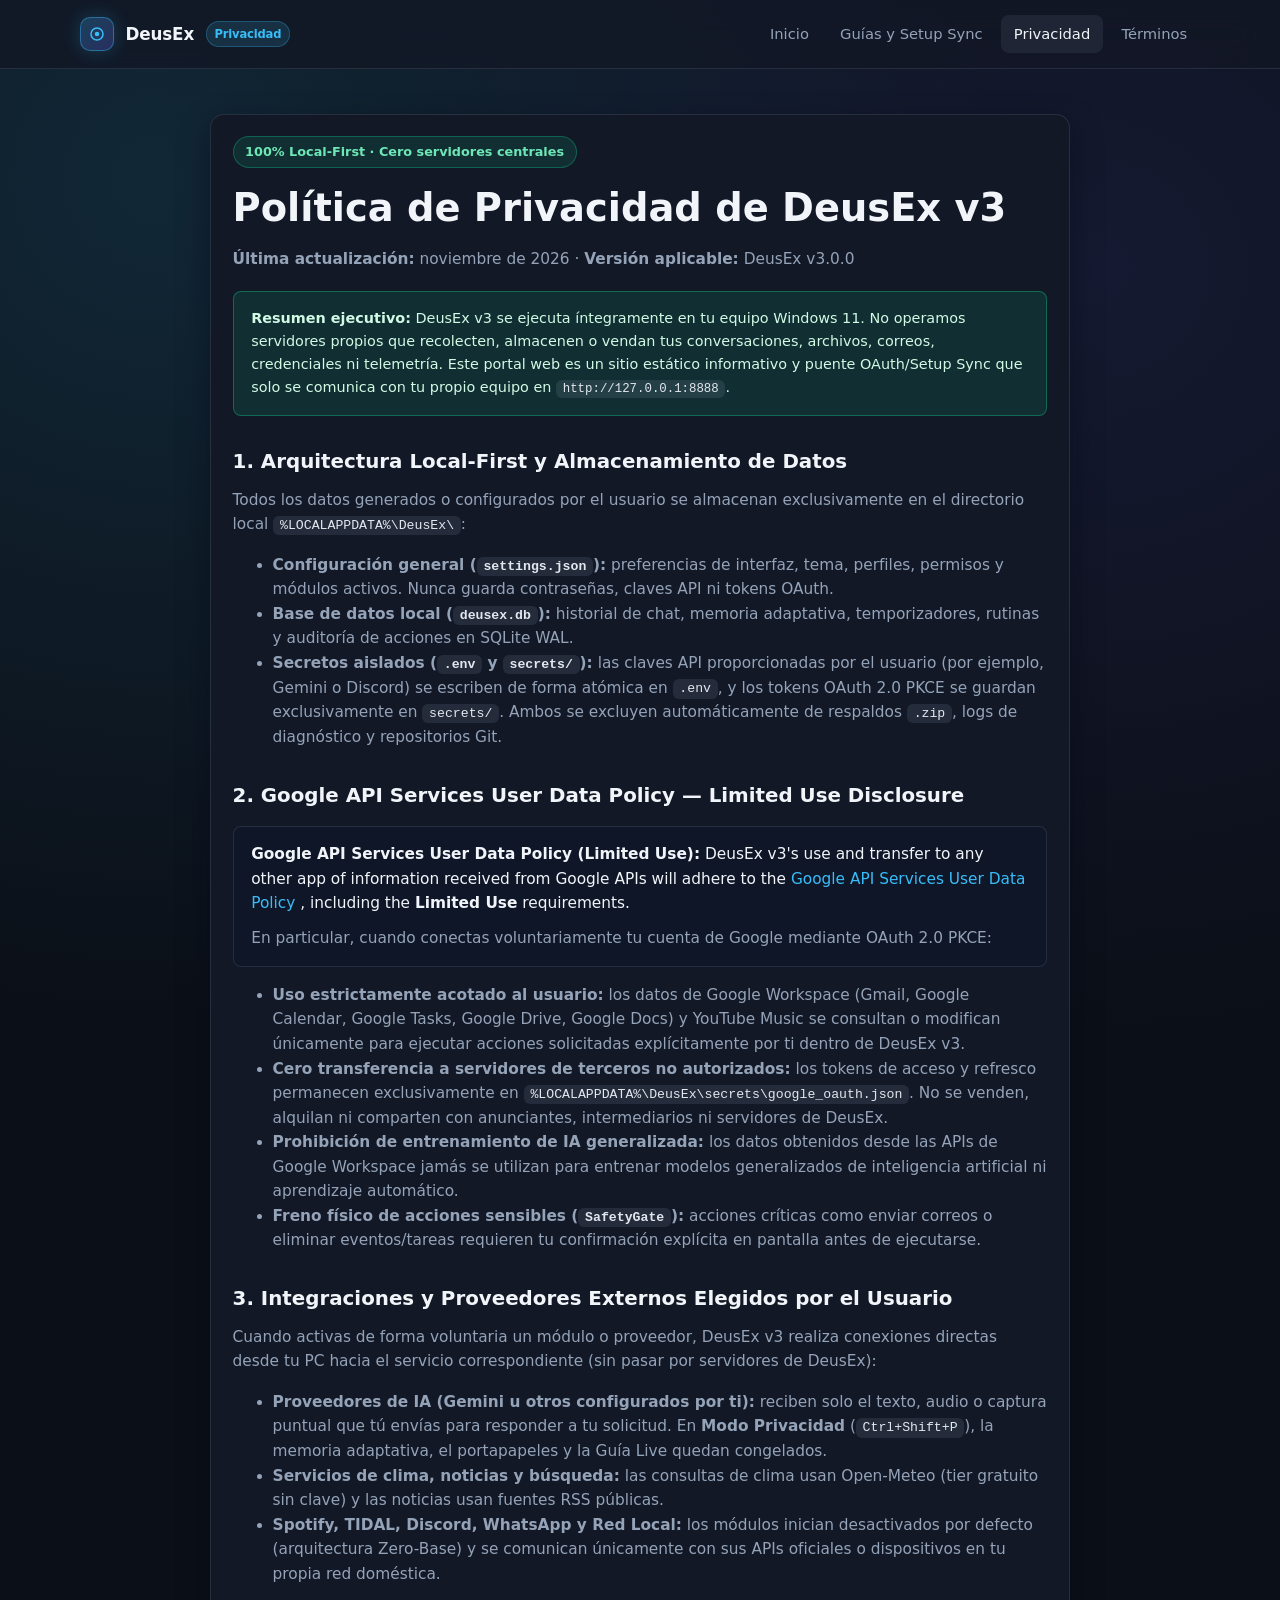
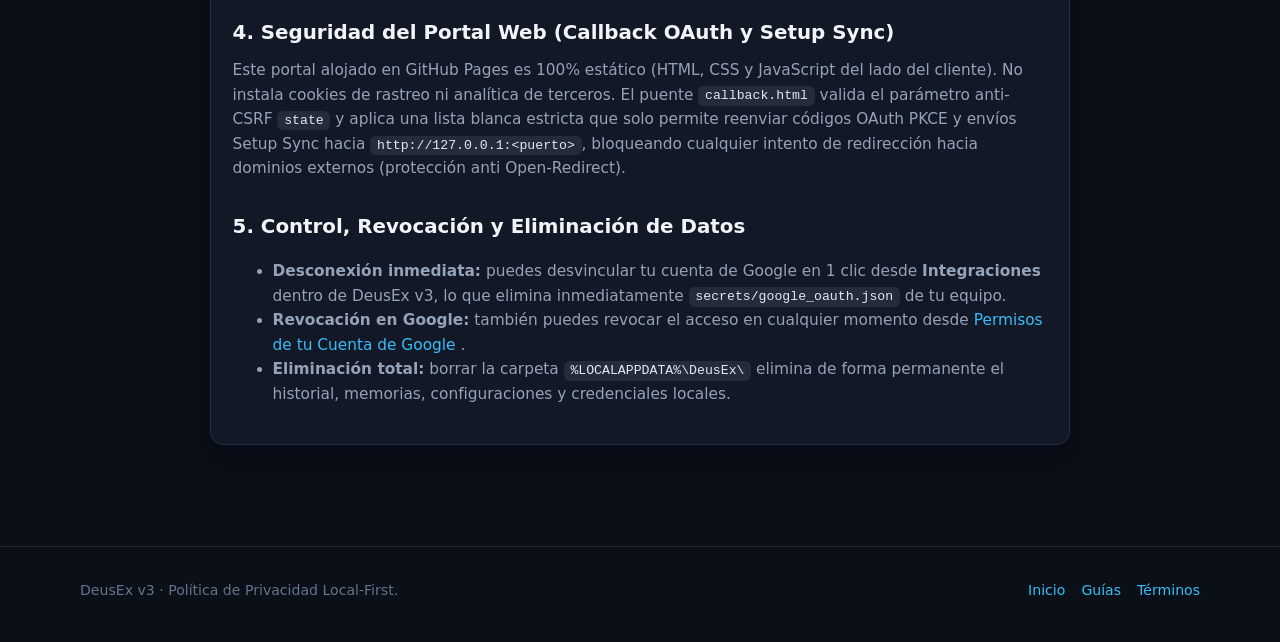
==== web_portal/privacy.html @ 018ffd0f "feat(slices-5-6): intel, vision, GitHub Pages portal and local OAuth PKCE" ====
<!DOCTYPE html>
<html lang="es">
<head>
  <meta charset="UTF-8" />
  <meta name="viewport" content="width=device-width, initial-scale=1.0" />
  <title>Política de Privacidad — DeusEx v3</title>
  <meta
    name="description"
    content="Política de privacidad local-first de DeusEx v3 y cumplimiento estricto de Google API Services User Data Policy (Limited Use)."
  />
  <link rel="stylesheet" href="./styles.css" />
</head>
<body>
  <header class="site-header">
    <div class="container nav-bar">
      <a class="brand" href="./index.html">
        <span class="brand-mark" aria-hidden="true">
          <svg width="18" height="18" viewBox="0 0 24 24" fill="none">
            <circle cx="12" cy="12" r="8" stroke="#38BDF8" stroke-width="2" />
            <circle cx="12" cy="12" r="3" fill="#38BDF8" />
          </svg>
        </span>
        <span>DeusEx</span>
        <span class="brand-tag">Privacidad</span>
      </a>

      <button
        type="button"
        class="nav-toggle"
        data-nav-toggle
        aria-expanded="false"
        aria-label="Abrir navegación"
      >
        Menú
      </button>

      <nav class="nav-links" data-nav-links aria-label="Navegación principal">
        <a href="./index.html">Inicio</a>
        <a href="./guides.html">Guías y Setup Sync</a>
        <a href="./privacy.html" class="active">Privacidad</a>
        <a href="./terms.html">Términos</a>
      </nav>
    </div>
  </header>

  <main class="section">
    <div class="container">
      <article class="card legal-article">
        <span class="pill" data-state="ok">100% Local-First · Cero servidores centrales</span>
        <h1>Política de Privacidad de DeusEx v3</h1>
        <p>
          <strong>Última actualización:</strong> noviembre de 2026 · <strong>Versión aplicable:</strong> DeusEx v3.0.0
        </p>

        <div class="callout" data-type="ok" style="margin: 1.2rem 0;">
          <strong>Resumen ejecutivo:</strong> DeusEx v3 se ejecuta íntegramente en tu equipo Windows 11.
          No operamos servidores propios que recolecten, almacenen o vendan tus conversaciones, archivos,
          correos, credenciales ni telemetría. Este portal web es un sitio estático informativo y puente
          OAuth/Setup Sync que solo se comunica con tu propio equipo en
          <span class="code-inline">http://127.0.0.1:8888</span>.
        </div>

        <h2>1. Arquitectura Local-First y Almacenamiento de Datos</h2>
        <p>
          Todos los datos generados o configurados por el usuario se almacenan exclusivamente en el
          directorio local <span class="code-inline">%LOCALAPPDATA%\DeusEx\</span>:
        </p>
        <ul>
          <li>
            <strong>Configuración general (<span class="code-inline">settings.json</span>):</strong>
            preferencias de interfaz, tema, perfiles, permisos y módulos activos. Nunca guarda contraseñas,
            claves API ni tokens OAuth.
          </li>
          <li>
            <strong>Base de datos local (<span class="code-inline">deusex.db</span>):</strong>
            historial de chat, memoria adaptativa, temporizadores, rutinas y auditoría de acciones en SQLite WAL.
          </li>
          <li>
            <strong>Secretos aislados (<span class="code-inline">.env</span> y <span class="code-inline">secrets/</span>):</strong>
            las claves API proporcionadas por el usuario (por ejemplo, Gemini o Discord) se escriben de
            forma atómica en <span class="code-inline">.env</span>, y los tokens OAuth 2.0 PKCE se guardan
            exclusivamente en <span class="code-inline">secrets/</span>. Ambos se excluyen automáticamente de
            respaldos <span class="code-inline">.zip</span>, logs de diagnóstico y repositorios Git.
          </li>
        </ul>

        <h2>2. Google API Services User Data Policy — Limited Use Disclosure</h2>
        <div class="callout" data-type="info" style="margin: 0.9rem 0;">
          <p style="margin: 0 0 0.65rem; color: var(--text-primary);">
            <strong>Google API Services User Data Policy (Limited Use):</strong>
            DeusEx v3's use and transfer to any other app of information received from Google APIs will
            adhere to the
            <a
              href="https://developers.google.com/terms/api-services-user-data-policy"
              target="_blank"
              rel="noopener noreferrer"
            >
              Google API Services User Data Policy
            </a>,
            including the <strong>Limited Use</strong> requirements.
          </p>
          <p style="margin: 0;">
            En particular, cuando conectas voluntariamente tu cuenta de Google mediante OAuth 2.0 PKCE:
          </p>
        </div>
        <ul>
          <li>
            <strong>Uso estrictamente acotado al usuario:</strong> los datos de Google Workspace (Gmail,
            Google Calendar, Google Tasks, Google Drive, Google Docs) y YouTube Music se consultan o
            modifican únicamente para ejecutar acciones solicitadas explícitamente por ti dentro de DeusEx v3.
          </li>
          <li>
            <strong>Cero transferencia a servidores de terceros no autorizados:</strong> los tokens de acceso
            y refresco permanecen exclusivamente en <span class="code-inline">%LOCALAPPDATA%\DeusEx\secrets\google_oauth.json</span>.
            No se venden, alquilan ni comparten con anunciantes, intermediarios ni servidores de DeusEx.
          </li>
          <li>
            <strong>Prohibición de entrenamiento de IA generalizada:</strong> los datos obtenidos desde las APIs
            de Google Workspace jamás se utilizan para entrenar modelos generalizados de inteligencia artificial
            ni aprendizaje automático.
          </li>
          <li>
            <strong>Freno físico de acciones sensibles (<span class="code-inline">SafetyGate</span>):</strong>
            acciones críticas como enviar correos o eliminar eventos/tareas requieren tu confirmación explícita
            en pantalla antes de ejecutarse.
          </li>
        </ul>

        <h2>3. Integraciones y Proveedores Externos Elegidos por el Usuario</h2>
        <p>
          Cuando activas de forma voluntaria un módulo o proveedor, DeusEx v3 realiza conexiones directas
          desde tu PC hacia el servicio correspondiente (sin pasar por servidores de DeusEx):
        </p>
        <ul>
          <li>
            <strong>Proveedores de IA (Gemini u otros configurados por ti):</strong> reciben solo el texto,
            audio o captura puntual que tú envías para responder a tu solicitud. En <strong>Modo Privacidad</strong>
            (<span class="code-inline">Ctrl+Shift+P</span>), la memoria adaptativa, el portapapeles y la
            Guía Live quedan congelados.
          </li>
          <li>
            <strong>Servicios de clima, noticias y búsqueda:</strong> las consultas de clima usan Open-Meteo
            (tier gratuito sin clave) y las noticias usan fuentes RSS públicas.
          </li>
          <li>
            <strong>Spotify, TIDAL, Discord, WhatsApp y Red Local:</strong> los módulos inician desactivados
            por defecto (arquitectura Zero-Base) y se comunican únicamente con sus APIs oficiales o dispositivos
            en tu propia red doméstica.
          </li>
        </ul>

        <h2>4. Seguridad del Portal Web (Callback OAuth y Setup Sync)</h2>
        <p>
          Este portal alojado en GitHub Pages es 100% estático (HTML, CSS y JavaScript del lado del cliente).
          No instala cookies de rastreo ni analítica de terceros. El puente
          <span class="code-inline">callback.html</span> valida el parámetro anti-CSRF
          <span class="code-inline">state</span> y aplica una lista blanca estricta que solo permite reenviar
          códigos OAuth PKCE y envíos Setup Sync hacia <span class="code-inline">http://127.0.0.1:&lt;puerto&gt;</span>,
          bloqueando cualquier intento de redirección hacia dominios externos (protección anti Open-Redirect).
        </p>

        <h2>5. Control, Revocación y Eliminación de Datos</h2>
        <ul>
          <li>
            <strong>Desconexión inmediata:</strong> puedes desvincular tu cuenta de Google en 1 clic desde
            <strong>Integraciones</strong> dentro de DeusEx v3, lo que elimina inmediatamente
            <span class="code-inline">secrets/google_oauth.json</span> de tu equipo.
          </li>
          <li>
            <strong>Revocación en Google:</strong> también puedes revocar el acceso en cualquier momento desde
            <a href="https://myaccount.google.com/permissions" target="_blank" rel="noopener noreferrer">
              Permisos de tu Cuenta de Google
            </a>.
          </li>
          <li>
            <strong>Eliminación total:</strong> borrar la carpeta
            <span class="code-inline">%LOCALAPPDATA%\DeusEx\</span> elimina de forma permanente el historial,
            memorias, configuraciones y credenciales locales.
          </li>
        </ul>
      </article>
    </div>
  </main>

  <footer class="site-footer">
    <div class="container footer-row">
      <div>DeusEx v3 · Política de Privacidad Local-First.</div>
      <div class="footer-links">
        <a href="./index.html">Inicio</a>
        <a href="./guides.html">Guías</a>
        <a href="./terms.html">Términos</a>
      </div>
    </div>
  </footer>

  <script src="./app.js" defer></script>
</body>
</html>
---- web_portal/styles.css ----
/* DeusEx v3 — Portal Web Oficial (Estética Windows 11 Fluent Dark + Acento Cyan) */
:root {
  --bg-base: #0b0f17;
  --bg-surface: #121826;
  --bg-elevated: #182133;
  --bg-glass: rgba(18, 24, 38, 0.78);
  --border-subtle: rgba(148, 163, 184, 0.16);
  --border-strong: rgba(56, 189, 248, 0.42);
  --text-primary: #f1f5f9;
  --text-secondary: #94a3b8;
  --text-muted: #64748b;
  --accent: #38bdf8;
  --accent-strong: #0ea5e9;
  --accent-soft: rgba(56, 189, 248, 0.14);
  --indigo: #818cf8;
  --ok: #10b981;
  --ok-soft: rgba(16, 185, 129, 0.14);
  --warn: #f59e0b;
  --warn-soft: rgba(245, 158, 11, 0.15);
  --danger: #f43f5e;
  --danger-soft: rgba(244, 63, 94, 0.15);
  --radius-sm: 8px;
  --radius-md: 14px;
  --radius-lg: 20px;
  --shadow-card: 0 12px 32px rgba(2, 6, 23, 0.42);
  --font-sans: "Segoe UI Variable", "Segoe UI", system-ui, -apple-system, BlinkMacSystemFont, sans-serif;
  --font-mono: "Cascadia Code", "Fira Code", Consolas, monospace;
}

*,
*::before,
*::after {
  box-sizing: border-box;
}

html {
  scroll-behavior: smooth;
  color-scheme: dark;
}

body {
  margin: 0;
  min-height: 100vh;
  font-family: var(--font-sans);
  background:
    radial-gradient(circle at 12% 8%, rgba(56, 189, 248, 0.14), transparent 36%),
    radial-gradient(circle at 86% 12%, rgba(99, 102, 241, 0.12), transparent 34%),
    var(--bg-base);
  color: var(--text-primary);
  line-height: 1.6;
  -webkit-font-smoothing: antialiased;
}

a {
  color: var(--accent);
  text-decoration: none;
  transition: color 0.18s ease, opacity 0.18s ease;
}

a:hover {
  color: #7dd3fc;
}

:focus-visible {
  outline: 2px solid var(--accent);
  outline-offset: 2px;
}

.container {
  width: min(1120px, calc(100% - 2rem));
  margin-inline: auto;
}

/* Barra de navegación */
.site-header {
  position: sticky;
  top: 0;
  z-index: 50;
  backdrop-filter: blur(18px);
  -webkit-backdrop-filter: blur(18px);
  background: var(--bg-glass);
  border-bottom: 1px solid var(--border-subtle);
}

.nav-bar {
  display: flex;
  align-items: center;
  justify-content: space-between;
  gap: 1rem;
  min-height: 68px;
}

.brand {
  display: inline-flex;
  align-items: center;
  gap: 0.72rem;
  font-weight: 700;
  font-size: 1.05rem;
  color: var(--text-primary);
  letter-spacing: -0.01em;
}

.brand-mark {
  width: 34px;
  height: 34px;
  border-radius: 10px;
  display: grid;
  place-items: center;
  background: linear-gradient(135deg, rgba(56, 189, 248, 0.25), rgba(99, 102, 241, 0.28));
  border: 1px solid var(--border-strong);
  box-shadow: 0 0 18px rgba(56, 189, 248, 0.22);
}

.brand-tag {
  font-size: 0.72rem;
  font-weight: 600;
  padding: 0.15rem 0.5rem;
  border-radius: 999px;
  background: var(--accent-soft);
  color: var(--accent);
  border: 1px solid rgba(56, 189, 248, 0.28);
}

.nav-links {
  display: flex;
  align-items: center;
  gap: 0.35rem;
  flex-wrap: wrap;
}

.nav-links a {
  color: var(--text-secondary);
  font-size: 0.92rem;
  font-weight: 500;
  padding: 0.45rem 0.8rem;
  border-radius: var(--radius-sm);
}

.nav-links a:hover,
.nav-links a.active {
  color: var(--text-primary);
  background: rgba(148, 163, 184, 0.1);
}

.nav-toggle {
  display: none;
  background: var(--bg-elevated);
  border: 1px solid var(--border-subtle);
  color: var(--text-primary);
  border-radius: var(--radius-sm);
  padding: 0.45rem 0.7rem;
  cursor: pointer;
}

/* Botones y badges */
.btn {
  display: inline-flex;
  align-items: center;
  justify-content: center;
  gap: 0.5rem;
  font-family: inherit;
  font-size: 0.94rem;
  font-weight: 600;
  padding: 0.72rem 1.25rem;
  border-radius: 10px;
  border: 1px solid var(--border-subtle);
  background: var(--bg-elevated);
  color: var(--text-primary);
  cursor: pointer;
  transition: transform 0.12s ease, background 0.18s ease, border-color 0.18s ease;
}

.btn:hover {
  background: #202c43;
  border-color: rgba(148, 163, 184, 0.35);
  color: var(--text-primary);
}

.btn:active {
  transform: translateY(1px);
}

.btn:disabled {
  opacity: 0.55;
  cursor: not-allowed;
}

.btn-primary {
  background: linear-gradient(135deg, var(--accent), var(--accent-strong));
  color: #06131f;
  border-color: transparent;
  box-shadow: 0 8px 24px rgba(14, 165, 233, 0.28);
}

.btn-primary:hover {
  background: linear-gradient(135deg, #7dd3fc, var(--accent));
  color: #06131f;
}

.btn-sm {
  padding: 0.48rem 0.85rem;
  font-size: 0.84rem;
}

.pill {
  display: inline-flex;
  align-items: center;
  gap: 0.45rem;
  font-size: 0.8rem;
  font-weight: 600;
  padding: 0.28rem 0.72rem;
  border-radius: 999px;
  background: rgba(148, 163, 184, 0.12);
  color: var(--text-secondary);
  border: 1px solid var(--border-subtle);
}

.pill[data-state="ok"] {
  background: var(--ok-soft);
  color: #6ee7b7;
  border-color: rgba(16, 185, 129, 0.38);
}

.pill[data-state="warn"] {
  background: var(--warn-soft);
  color: #fcd34d;
  border-color: rgba(245, 158, 11, 0.38);
}

.pill[data-state="error"] {
  background: var(--danger-soft);
  color: #fda4af;
  border-color: rgba(244, 63, 94, 0.38);
}

.pill[data-state="info"] {
  background: var(--accent-soft);
  color: #7dd3fc;
  border-color: rgba(56, 189, 248, 0.35);
}

/* Hero */
.hero {
  padding: 4.5rem 0 3.2rem;
}

.hero-grid {
  display: grid;
  grid-template-columns: minmax(0, 1.25fr) minmax(0, 0.95fr);
  gap: 2.2rem;
  align-items: center;
}

.hero h1 {
  margin: 0.9rem 0 1rem;
  font-size: clamp(2.15rem, 4.4vw, 3.35rem);
  line-height: 1.12;
  letter-spacing: -0.025em;
}

.hero-lead {
  margin: 0 0 1.65rem;
  color: var(--text-secondary);
  font-size: 1.08rem;
  max-width: 58ch;
}

.hero-actions {
  display: flex;
  flex-wrap: wrap;
  gap: 0.85rem;
  margin-bottom: 1.5rem;
}

.hero-meta {
  display: flex;
  flex-wrap: wrap;
  gap: 0.65rem;
  color: var(--text-muted);
  font-size: 0.86rem;
}

.hero-panel {
  background: linear-gradient(180deg, rgba(24, 33, 51, 0.94), rgba(15, 21, 34, 0.96));
  border: 1px solid var(--border-subtle);
  border-radius: var(--radius-lg);
  padding: 1.5rem;
  box-shadow: var(--shadow-card);
}

.hero-panel-head {
  display: flex;
  align-items: center;
  justify-content: space-between;
  gap: 0.75rem;
  padding-bottom: 1rem;
  margin-bottom: 1rem;
  border-bottom: 1px solid var(--border-subtle);
}

.metric-list {
  display: grid;
  gap: 0.75rem;
}

.metric-item {
  display: flex;
  align-items: center;
  justify-content: space-between;
  gap: 1rem;
  padding: 0.72rem 0.9rem;
  border-radius: var(--radius-sm);
  background: rgba(11, 15, 23, 0.56);
  border: 1px solid rgba(148, 163, 184, 0.12);
}

.metric-item span {
  color: var(--text-secondary);
  font-size: 0.9rem;
}

.metric-item strong {
  color: var(--text-primary);
  font-family: var(--font-mono);
  font-size: 0.86rem;
}

/* Secciones y tarjetas */
.section {
  padding: 2.8rem 0;
}

.section-header {
  margin-bottom: 1.6rem;
}

.section-header h2 {
  margin: 0 0 0.45rem;
  font-size: clamp(1.45rem, 2.6vw, 2rem);
  letter-spacing: -0.02em;
}

.section-header p {
  margin: 0;
  color: var(--text-secondary);
  max-width: 68ch;
}

.grid-3 {
  display: grid;
  grid-template-columns: repeat(3, minmax(0, 1fr));
  gap: 1.15rem;
}

.grid-2 {
  display: grid;
  grid-template-columns: repeat(2, minmax(0, 1fr));
  gap: 1.15rem;
}

.card {
  background: var(--bg-surface);
  border: 1px solid var(--border-subtle);
  border-radius: var(--radius-md);
  padding: 1.35rem;
  box-shadow: var(--shadow-card);
}

.card h3 {
  margin: 0 0 0.5rem;
  font-size: 1.08rem;
}

.card p {
  margin: 0;
  color: var(--text-secondary);
  font-size: 0.94rem;
}

.card-accent {
  border-color: var(--border-strong);
  background: linear-gradient(180deg, rgba(24, 33, 51, 0.95), rgba(18, 24, 38, 0.96));
}

/* Guías y diagramas */
.guide-nav {
  display: flex;
  flex-wrap: wrap;
  gap: 0.6rem;
  margin-bottom: 1.5rem;
}

.guide-block {
  margin-bottom: 1.75rem;
}

.guide-layout {
  display: grid;
  grid-template-columns: minmax(0, 1.25fr) minmax(0, 0.85fr);
  gap: 1.4rem;
  align-items: start;
}

.step-list {
  margin: 0.9rem 0 0;
  padding-left: 1.25rem;
  color: var(--text-secondary);
}

.step-list li {
  margin-bottom: 0.6rem;
}

.step-list strong {
  color: var(--text-primary);
}

.diagram-box {
  background: #0d1320;
  border: 1px solid var(--border-subtle);
  border-radius: var(--radius-md);
  padding: 1rem;
}

.diagram-box svg {
  width: 100%;
  height: auto;
  display: block;
}

.diagram-caption {
  margin-top: 0.65rem;
  font-size: 0.82rem;
  color: var(--text-muted);
  text-align: center;
}

/* Formularios Setup Sync y Callback */
.form-grid {
  display: grid;
  gap: 0.95rem;
  margin-top: 1rem;
}

.field {
  display: grid;
  gap: 0.38rem;
}

.field label {
  font-size: 0.86rem;
  font-weight: 600;
  color: var(--text-primary);
}

.field input,
.field select {
  width: 100%;
  padding: 0.66rem 0.85rem;
  border-radius: var(--radius-sm);
  border: 1px solid var(--border-subtle);
  background: #0b101b;
  color: var(--text-primary);
  font-family: var(--font-mono);
  font-size: 0.88rem;
}

.field input:focus,
.field select:focus {
  border-color: var(--accent);
  outline: none;
}

.field-hint {
  font-size: 0.8rem;
  color: var(--text-muted);
}

.inline-row {
  display: flex;
  flex-wrap: wrap;
  align-items: center;
  gap: 0.7rem;
}

.callout {
  padding: 0.95rem 1.1rem;
  border-radius: var(--radius-sm);
  border: 1px solid var(--border-subtle);
  background: rgba(15, 23, 42, 0.72);
  color: var(--text-secondary);
  font-size: 0.9rem;
}

.callout[data-type="ok"] {
  border-color: rgba(16, 185, 129, 0.42);
  background: var(--ok-soft);
  color: #d1fae5;
}

.callout[data-type="warn"] {
  border-color: rgba(245, 158, 11, 0.42);
  background: var(--warn-soft);
  color: #fef3c7;
}

.callout[data-type="error"] {
  border-color: rgba(244, 63, 94, 0.45);
  background: var(--danger-soft);
  color: #ffe4e6;
}

.code-inline {
  font-family: var(--font-mono);
  font-size: 0.86em;
  padding: 0.14rem 0.42rem;
  border-radius: 6px;
  background: rgba(148, 163, 184, 0.14);
  color: #e2e8f0;
}

.code-block {
  position: relative;
  margin: 0.85rem 0;
  padding: 0.9rem 1rem;
  border-radius: var(--radius-sm);
  background: #090d16;
  border: 1px solid var(--border-subtle);
  font-family: var(--font-mono);
  font-size: 0.84rem;
  color: #cbd5e1;
  overflow-x: auto;
}

/* Prosa legal (privacy.html / terms.html) */
.legal-article {
  max-width: 860px;
  margin-inline: auto;
}

.legal-article h1 {
  margin: 0.6rem 0 0.5rem;
  font-size: clamp(1.8rem, 3.4vw, 2.4rem);
}

.legal-article h2 {
  margin: 1.9rem 0 0.6rem;
  font-size: 1.24rem;
  color: var(--text-primary);
}

.legal-article p,
.legal-article li {
  color: var(--text-secondary);
  font-size: 0.96rem;
}

/* Footer */
.site-footer {
  margin-top: 3.5rem;
  padding: 2rem 0 2.6rem;
  border-top: 1px solid var(--border-subtle);
  color: var(--text-muted);
  font-size: 0.88rem;
}

.footer-row {
  display: flex;
  flex-wrap: wrap;
  align-items: center;
  justify-content: space-between;
  gap: 1rem;
}

.footer-links {
  display: flex;
  flex-wrap: wrap;
  gap: 1rem;
}

@media (max-width: 920px) {
  .hero-grid,
  .guide-layout,
  .grid-3,
  .grid-2 {
    grid-template-columns: 1fr;
  }
}

@media (max-width: 720px) {
  .nav-toggle {
    display: inline-flex;
  }

  .nav-links {
    display: none;
    width: 100%;
    padding-bottom: 0.8rem;
  }

  .nav-links.open {
    display: flex;
  }

  .nav-bar {
    flex-wrap: wrap;
    padding-block: 0.6rem;
  }
}
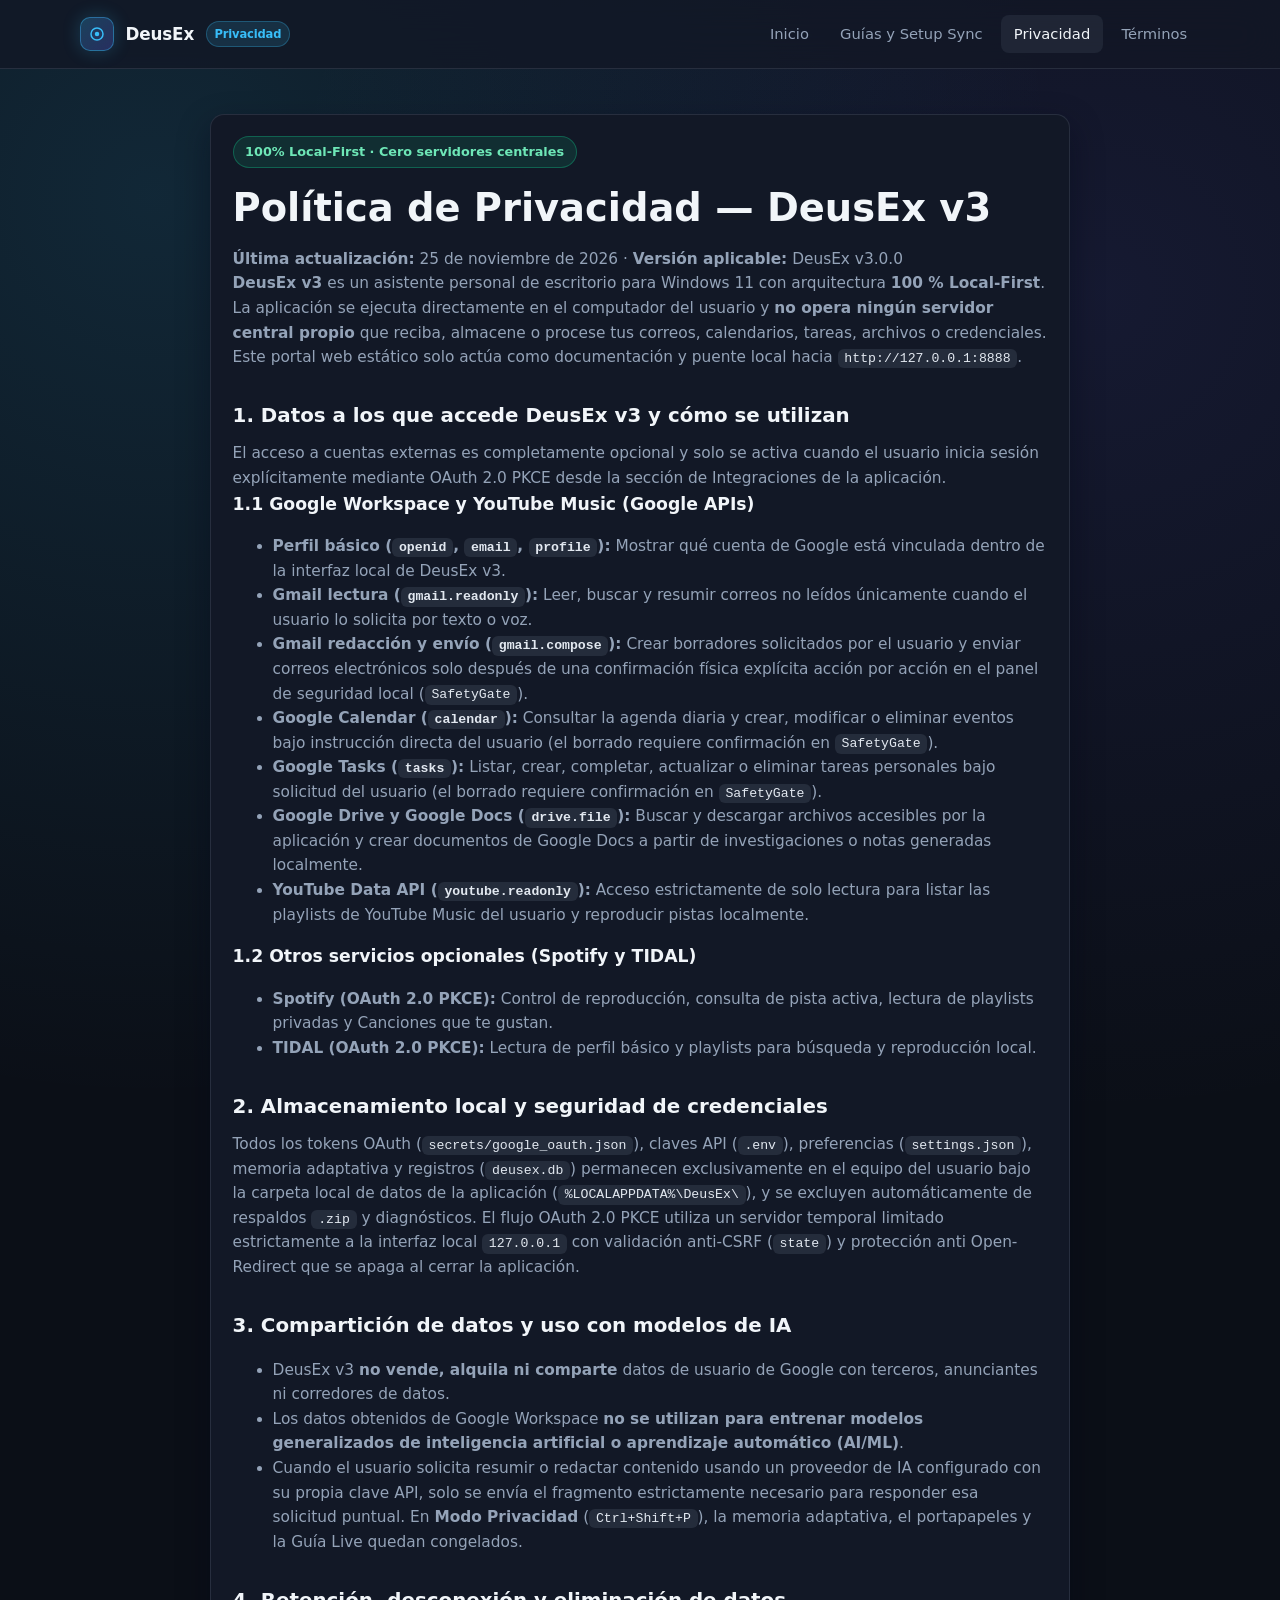
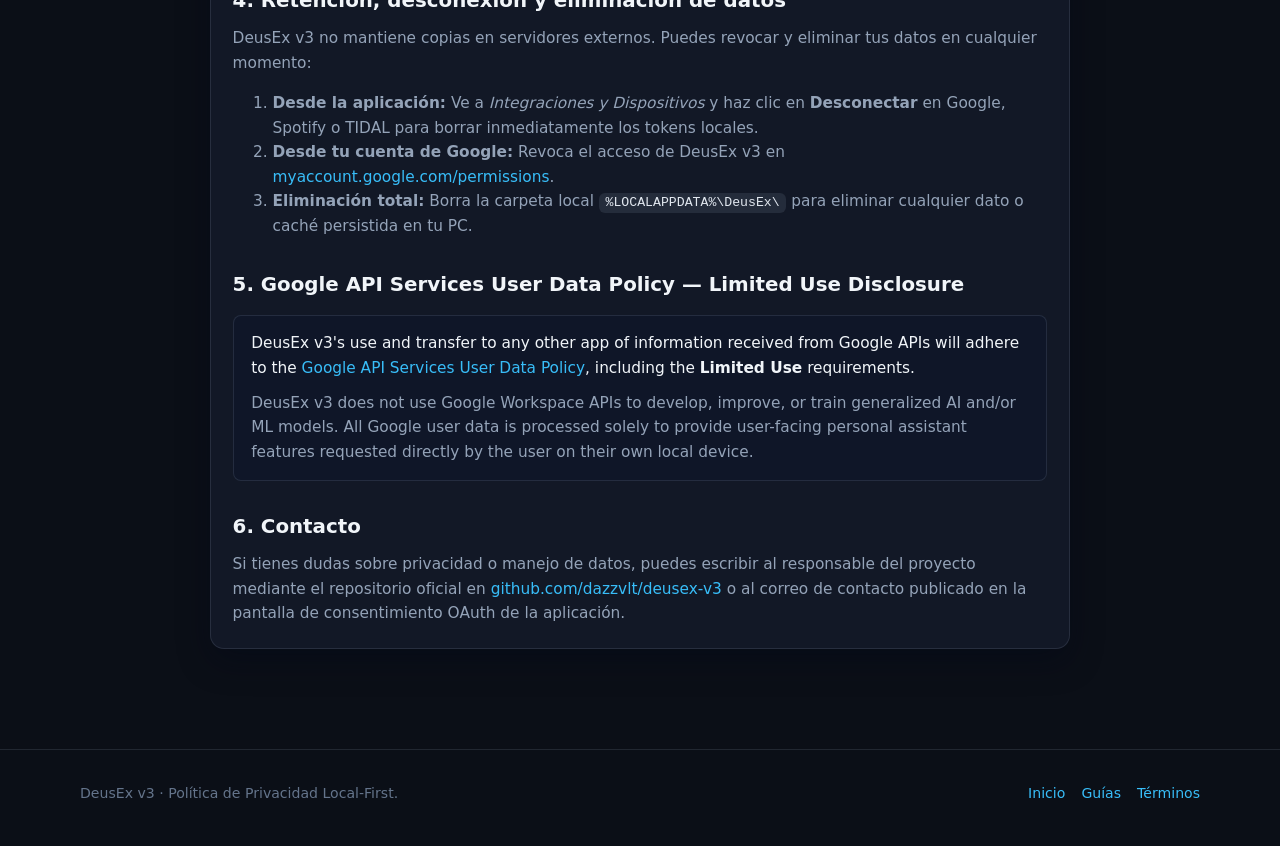
==== commit b8561d38: "docs(portal): add Search Console verification tag and full Limited Use privacy policy" ====
--- a/web_portal/privacy.html
+++ b/web_portal/privacy.html
@@ -46,138 +46,152 @@
   <main class="section">
     <div class="container">
       <article class="card legal-article">
-        <span class="pill" data-state="ok">100% Local-First · Cero servidores centrales</span>
-        <h1>Política de Privacidad de DeusEx v3</h1>
-        <p>
-          <strong>Última actualización:</strong> noviembre de 2026 · <strong>Versión aplicable:</strong> DeusEx v3.0.0
-        </p>
-
-        <div class="callout" data-type="ok" style="margin: 1.2rem 0;">
-          <strong>Resumen ejecutivo:</strong> DeusEx v3 se ejecuta íntegramente en tu equipo Windows 11.
-          No operamos servidores propios que recolecten, almacenen o vendan tus conversaciones, archivos,
-          correos, credenciales ni telemetría. Este portal web es un sitio estático informativo y puente
-          OAuth/Setup Sync que solo se comunica con tu propio equipo en
-          <span class="code-inline">http://127.0.0.1:8888</span>.
-        </div>
-
-        <h2>1. Arquitectura Local-First y Almacenamiento de Datos</h2>
-        <p>
-          Todos los datos generados o configurados por el usuario se almacenan exclusivamente en el
-          directorio local <span class="code-inline">%LOCALAPPDATA%\DeusEx\</span>:
-        </p>
-        <ul>
-          <li>
-            <strong>Configuración general (<span class="code-inline">settings.json</span>):</strong>
-            preferencias de interfaz, tema, perfiles, permisos y módulos activos. Nunca guarda contraseñas,
-            claves API ni tokens OAuth.
-          </li>
-          <li>
-            <strong>Base de datos local (<span class="code-inline">deusex.db</span>):</strong>
-            historial de chat, memoria adaptativa, temporizadores, rutinas y auditoría de acciones en SQLite WAL.
-          </li>
-          <li>
-            <strong>Secretos aislados (<span class="code-inline">.env</span> y <span class="code-inline">secrets/</span>):</strong>
-            las claves API proporcionadas por el usuario (por ejemplo, Gemini o Discord) se escriben de
-            forma atómica en <span class="code-inline">.env</span>, y los tokens OAuth 2.0 PKCE se guardan
-            exclusivamente en <span class="code-inline">secrets/</span>. Ambos se excluyen automáticamente de
-            respaldos <span class="code-inline">.zip</span>, logs de diagnóstico y repositorios Git.
-          </li>
-        </ul>
-
-        <h2>2. Google API Services User Data Policy — Limited Use Disclosure</h2>
-        <div class="callout" data-type="info" style="margin: 0.9rem 0;">
-          <p style="margin: 0 0 0.65rem; color: var(--text-primary);">
-            <strong>Google API Services User Data Policy (Limited Use):</strong>
-            DeusEx v3's use and transfer to any other app of information received from Google APIs will
-            adhere to the
-            <a
-              href="https://developers.google.com/terms/api-services-user-data-policy"
-              target="_blank"
-              rel="noopener noreferrer"
-            >
-              Google API Services User Data Policy
-            </a>,
-            including the <strong>Limited Use</strong> requirements.
-          </p>
-          <p style="margin: 0;">
-            En particular, cuando conectas voluntariamente tu cuenta de Google mediante OAuth 2.0 PKCE:
-          </p>
-        </div>
-        <ul>
-          <li>
-            <strong>Uso estrictamente acotado al usuario:</strong> los datos de Google Workspace (Gmail,
-            Google Calendar, Google Tasks, Google Drive, Google Docs) y YouTube Music se consultan o
-            modifican únicamente para ejecutar acciones solicitadas explícitamente por ti dentro de DeusEx v3.
-          </li>
-          <li>
-            <strong>Cero transferencia a servidores de terceros no autorizados:</strong> los tokens de acceso
-            y refresco permanecen exclusivamente en <span class="code-inline">%LOCALAPPDATA%\DeusEx\secrets\google_oauth.json</span>.
-            No se venden, alquilan ni comparten con anunciantes, intermediarios ni servidores de DeusEx.
-          </li>
-          <li>
-            <strong>Prohibición de entrenamiento de IA generalizada:</strong> los datos obtenidos desde las APIs
-            de Google Workspace jamás se utilizan para entrenar modelos generalizados de inteligencia artificial
-            ni aprendizaje automático.
-          </li>
-          <li>
-            <strong>Freno físico de acciones sensibles (<span class="code-inline">SafetyGate</span>):</strong>
-            acciones críticas como enviar correos o eliminar eventos/tareas requieren tu confirmación explícita
-            en pantalla antes de ejecutarse.
-          </li>
-        </ul>
-
-        <h2>3. Integraciones y Proveedores Externos Elegidos por el Usuario</h2>
-        <p>
-          Cuando activas de forma voluntaria un módulo o proveedor, DeusEx v3 realiza conexiones directas
-          desde tu PC hacia el servicio correspondiente (sin pasar por servidores de DeusEx):
-        </p>
-        <ul>
-          <li>
-            <strong>Proveedores de IA (Gemini u otros configurados por ti):</strong> reciben solo el texto,
-            audio o captura puntual que tú envías para responder a tu solicitud. En <strong>Modo Privacidad</strong>
-            (<span class="code-inline">Ctrl+Shift+P</span>), la memoria adaptativa, el portapapeles y la
-            Guía Live quedan congelados.
-          </li>
-          <li>
-            <strong>Servicios de clima, noticias y búsqueda:</strong> las consultas de clima usan Open-Meteo
-            (tier gratuito sin clave) y las noticias usan fuentes RSS públicas.
-          </li>
-          <li>
-            <strong>Spotify, TIDAL, Discord, WhatsApp y Red Local:</strong> los módulos inician desactivados
-            por defecto (arquitectura Zero-Base) y se comunican únicamente con sus APIs oficiales o dispositivos
-            en tu propia red doméstica.
-          </li>
-        </ul>
-
-        <h2>4. Seguridad del Portal Web (Callback OAuth y Setup Sync)</h2>
-        <p>
-          Este portal alojado en GitHub Pages es 100% estático (HTML, CSS y JavaScript del lado del cliente).
-          No instala cookies de rastreo ni analítica de terceros. El puente
-          <span class="code-inline">callback.html</span> valida el parámetro anti-CSRF
-          <span class="code-inline">state</span> y aplica una lista blanca estricta que solo permite reenviar
-          códigos OAuth PKCE y envíos Setup Sync hacia <span class="code-inline">http://127.0.0.1:&lt;puerto&gt;</span>,
-          bloqueando cualquier intento de redirección hacia dominios externos (protección anti Open-Redirect).
-        </p>
-
-        <h2>5. Control, Revocación y Eliminación de Datos</h2>
-        <ul>
-          <li>
-            <strong>Desconexión inmediata:</strong> puedes desvincular tu cuenta de Google en 1 clic desde
-            <strong>Integraciones</strong> dentro de DeusEx v3, lo que elimina inmediatamente
-            <span class="code-inline">secrets/google_oauth.json</span> de tu equipo.
-          </li>
-          <li>
-            <strong>Revocación en Google:</strong> también puedes revocar el acceso en cualquier momento desde
-            <a href="https://myaccount.google.com/permissions" target="_blank" rel="noopener noreferrer">
-              Permisos de tu Cuenta de Google
-            </a>.
-          </li>
-          <li>
-            <strong>Eliminación total:</strong> borrar la carpeta
-            <span class="code-inline">%LOCALAPPDATA%\DeusEx\</span> elimina de forma permanente el historial,
-            memorias, configuraciones y credenciales locales.
-          </li>
-        </ul>
+        <section class="legal-section">
+          <span class="pill" data-state="ok">100% Local-First · Cero servidores centrales</span>
+          <h1>Política de Privacidad — DeusEx v3</h1>
+          <p>
+            <strong>Última actualización:</strong> 25 de noviembre de 2026 ·
+            <strong>Versión aplicable:</strong> DeusEx v3.0.0
+          </p>
+          <p>
+            <strong>DeusEx v3</strong> es un asistente personal de escritorio para Windows 11 con arquitectura
+            <strong>100 % Local-First</strong>. La aplicación se ejecuta directamente en el computador del usuario
+            y <strong>no opera ningún servidor central propio</strong> que reciba, almacene o procese tus correos,
+            calendarios, tareas, archivos o credenciales. Este portal web estático solo actúa como documentación
+            y puente local hacia <span class="code-inline">http://127.0.0.1:8888</span>.
+          </p>
+
+          <h2>1. Datos a los que accede DeusEx v3 y cómo se utilizan</h2>
+          <p>
+            El acceso a cuentas externas es completamente opcional y solo se activa cuando el usuario inicia
+            sesión explícitamente mediante OAuth 2.0 PKCE desde la sección de Integraciones de la aplicación.
+          </p>
+
+          <h3>1.1 Google Workspace y YouTube Music (Google APIs)</h3>
+          <ul>
+            <li>
+              <strong>Perfil básico (<span class="code-inline">openid</span>, <span class="code-inline">email</span>, <span class="code-inline">profile</span>):</strong>
+              Mostrar qué cuenta de Google está vinculada dentro de la interfaz local de DeusEx v3.
+            </li>
+            <li>
+              <strong>Gmail lectura (<span class="code-inline">gmail.readonly</span>):</strong>
+              Leer, buscar y resumir correos no leídos únicamente cuando el usuario lo solicita por texto o voz.
+            </li>
+            <li>
+              <strong>Gmail redacción y envío (<span class="code-inline">gmail.compose</span>):</strong>
+              Crear borradores solicitados por el usuario y enviar correos electrónicos solo después de una
+              confirmación física explícita acción por acción en el panel de seguridad local (<span class="code-inline">SafetyGate</span>).
+            </li>
+            <li>
+              <strong>Google Calendar (<span class="code-inline">calendar</span>):</strong>
+              Consultar la agenda diaria y crear, modificar o eliminar eventos bajo instrucción directa del usuario
+              (el borrado requiere confirmación en <span class="code-inline">SafetyGate</span>).
+            </li>
+            <li>
+              <strong>Google Tasks (<span class="code-inline">tasks</span>):</strong>
+              Listar, crear, completar, actualizar o eliminar tareas personales bajo solicitud del usuario
+              (el borrado requiere confirmación en <span class="code-inline">SafetyGate</span>).
+            </li>
+            <li>
+              <strong>Google Drive y Google Docs (<span class="code-inline">drive.file</span>):</strong>
+              Buscar y descargar archivos accesibles por la aplicación y crear documentos de Google Docs a partir
+              de investigaciones o notas generadas localmente.
+            </li>
+            <li>
+              <strong>YouTube Data API (<span class="code-inline">youtube.readonly</span>):</strong>
+              Acceso estrictamente de solo lectura para listar las playlists de YouTube Music del usuario y
+              reproducir pistas localmente.
+            </li>
+          </ul>
+
+          <h3>1.2 Otros servicios opcionales (Spotify y TIDAL)</h3>
+          <ul>
+            <li>
+              <strong>Spotify (OAuth 2.0 PKCE):</strong>
+              Control de reproducción, consulta de pista activa, lectura de playlists privadas y Canciones que te gustan.
+            </li>
+            <li>
+              <strong>TIDAL (OAuth 2.0 PKCE):</strong>
+              Lectura de perfil básico y playlists para búsqueda y reproducción local.
+            </li>
+          </ul>
+
+          <h2>2. Almacenamiento local y seguridad de credenciales</h2>
+          <p>
+            Todos los tokens OAuth (<span class="code-inline">secrets/google_oauth.json</span>), claves API
+            (<span class="code-inline">.env</span>), preferencias (<span class="code-inline">settings.json</span>),
+            memoria adaptativa y registros (<span class="code-inline">deusex.db</span>) permanecen exclusivamente
+            en el equipo del usuario bajo la carpeta local de datos de la aplicación
+            (<span class="code-inline">%LOCALAPPDATA%\DeusEx\</span>), y se excluyen automáticamente de respaldos
+            <span class="code-inline">.zip</span> y diagnósticos. El flujo OAuth 2.0 PKCE utiliza un servidor
+            temporal limitado estrictamente a la interfaz local <span class="code-inline">127.0.0.1</span> con
+            validación anti-CSRF (<span class="code-inline">state</span>) y protección anti Open-Redirect que se
+            apaga al cerrar la aplicación.
+          </p>
+
+          <h2>3. Compartición de datos y uso con modelos de IA</h2>
+          <ul>
+            <li>
+              DeusEx v3 <strong>no vende, alquila ni comparte</strong> datos de usuario de Google con terceros,
+              anunciantes ni corredores de datos.
+            </li>
+            <li>
+              Los datos obtenidos de Google Workspace <strong>no se utilizan para entrenar modelos generalizados
+              de inteligencia artificial o aprendizaje automático (AI/ML)</strong>.
+            </li>
+            <li>
+              Cuando el usuario solicita resumir o redactar contenido usando un proveedor de IA configurado con su
+              propia clave API, solo se envía el fragmento estrictamente necesario para responder esa solicitud puntual.
+              En <strong>Modo Privacidad</strong> (<span class="code-inline">Ctrl+Shift+P</span>), la memoria adaptativa,
+              el portapapeles y la Guía Live quedan congelados.
+            </li>
+          </ul>
+
+          <h2>4. Retención, desconexión y eliminación de datos</h2>
+          <p>
+            DeusEx v3 no mantiene copias en servidores externos. Puedes revocar y eliminar tus datos en cualquier momento:
+          </p>
+          <ol>
+            <li>
+              <strong>Desde la aplicación:</strong> Ve a <em>Integraciones y Dispositivos</em> y haz clic en
+              <strong>Desconectar</strong> en Google, Spotify o TIDAL para borrar inmediatamente los tokens locales.
+            </li>
+            <li>
+              <strong>Desde tu cuenta de Google:</strong> Revoca el acceso de DeusEx v3 en
+              <a href="https://myaccount.google.com/permissions" target="_blank" rel="noopener noreferrer">myaccount.google.com/permissions</a>.
+            </li>
+            <li>
+              <strong>Eliminación total:</strong> Borra la carpeta local
+              <span class="code-inline">%LOCALAPPDATA%\DeusEx\</span> para eliminar cualquier dato o caché persistida en tu PC.
+            </li>
+          </ol>
+
+          <h2>5. Google API Services User Data Policy — Limited Use Disclosure</h2>
+          <div class="callout" data-type="info" style="margin: 0.9rem 0;">
+            <p style="margin: 0 0 0.65rem; color: var(--text-primary);">
+              DeusEx v3's use and transfer to any other app of information received from Google APIs will adhere to the
+              <a
+                href="https://developers.google.com/terms/api-services-user-data-policy"
+                target="_blank"
+                rel="noopener noreferrer"
+              >Google API Services User Data Policy</a>,
+              including the <strong>Limited Use</strong> requirements.
+            </p>
+            <p style="margin: 0;">
+              DeusEx v3 does not use Google Workspace APIs to develop, improve, or train generalized AI and/or ML models.
+              All Google user data is processed solely to provide user-facing personal assistant features requested directly
+              by the user on their own local device.
+            </p>
+          </div>
+
+          <h2>6. Contacto</h2>
+          <p>
+            Si tienes dudas sobre privacidad o manejo de datos, puedes escribir al responsable del proyecto mediante el
+            repositorio oficial en
+            <a href="https://github.com/dazzvlt/deusex-v3/issues" target="_blank" rel="noopener noreferrer">github.com/dazzvlt/deusex-v3</a>
+            o al correo de contacto publicado en la pantalla de consentimiento OAuth de la aplicación.
+          </p>
+        </section>
       </article>
     </div>
   </main>
